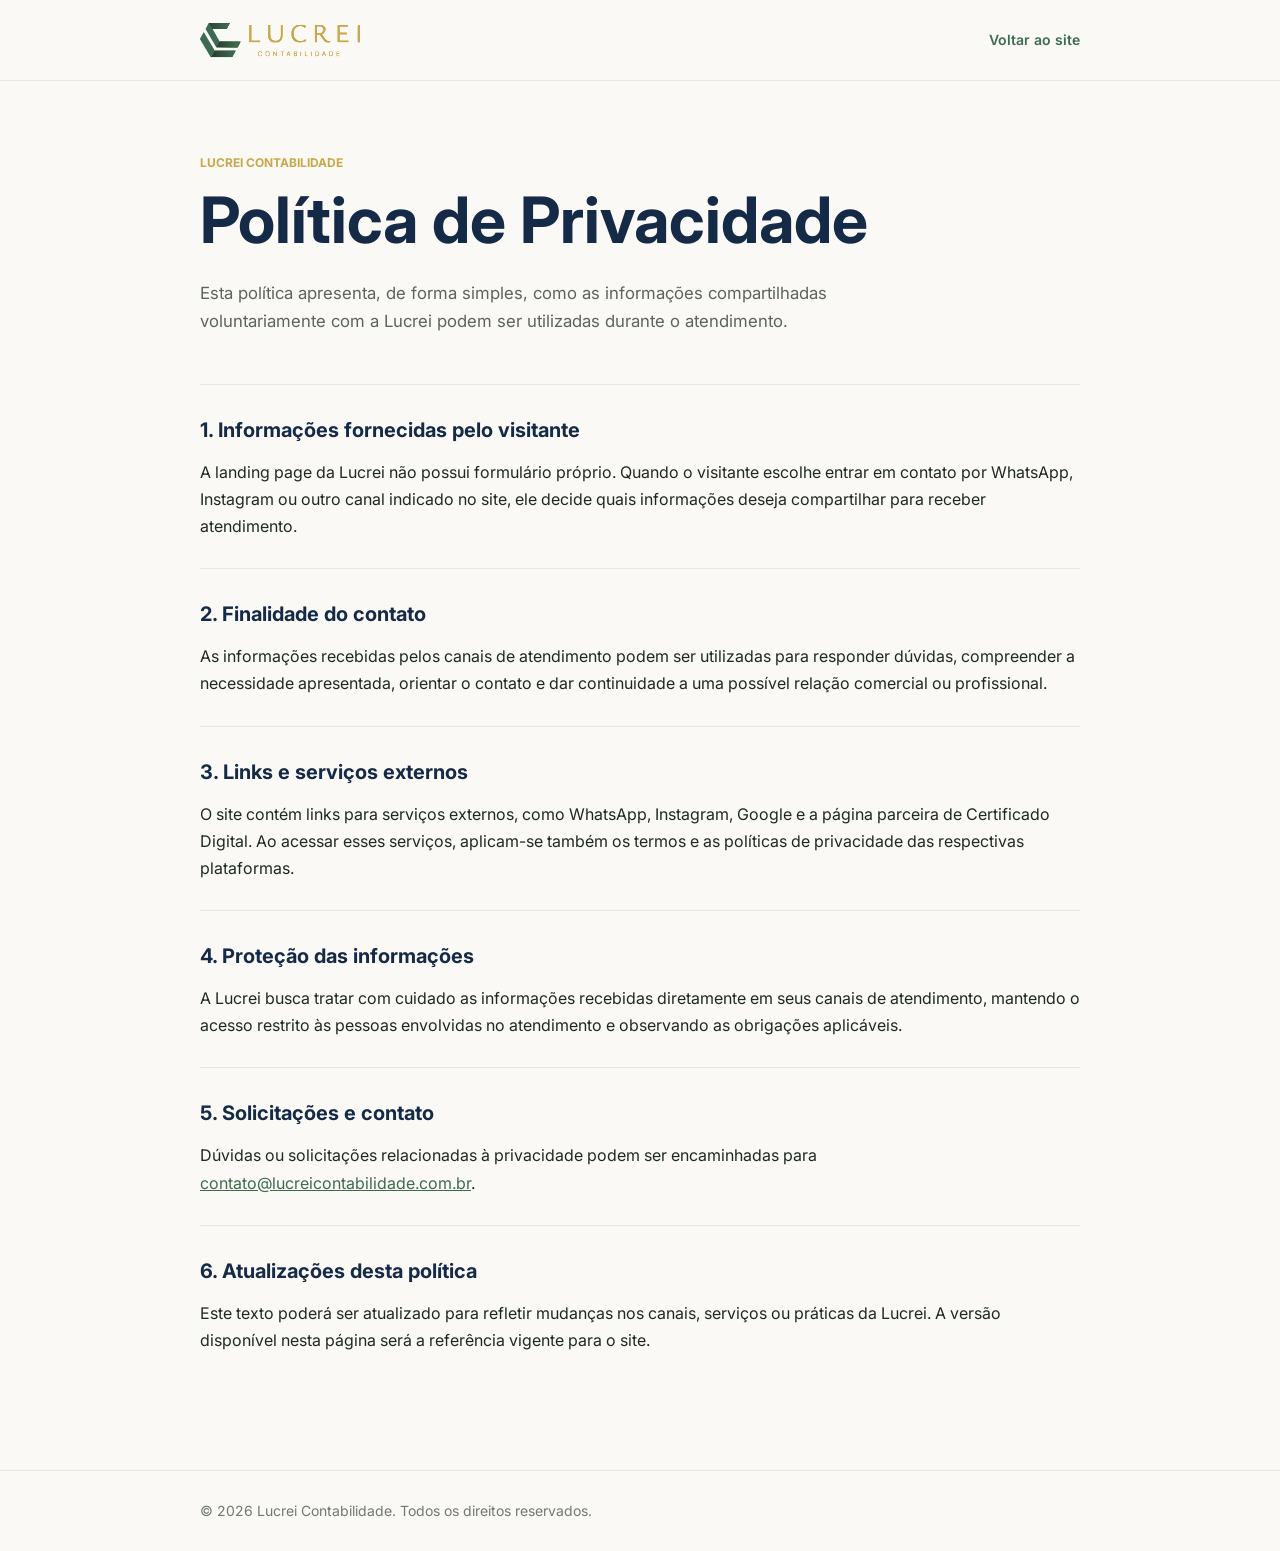
==== politica-de-privacidade.html @ 07af5813 "preview: lucrei pronta para aprovação" ====
<!doctype html>
<html lang="pt-BR">
  <head>
    <meta charset="UTF-8" />
    <meta name="viewport" content="width=device-width, initial-scale=1.0" />
    <meta name="description" content="Política de Privacidade da Lucrei Contabilidade." />
    <title>Política de Privacidade | Lucrei Contabilidade</title>
    <link rel="preconnect" href="https://fonts.googleapis.com" />
    <link rel="preconnect" href="https://fonts.gstatic.com" crossorigin />
    <link href="https://fonts.googleapis.com/css2?family=Inter:wght@400;500;600;700&display=swap" rel="stylesheet" />
    <style>
      :root {
        --green: #3d6b4f;
        --gold: #c9a84c;
        --navy: #152a47;
        --ink: #1f2924;
        --warm-white: #faf9f6;
      }

      * { box-sizing: border-box; }

      body {
        margin: 0;
        color: var(--ink);
        background: var(--warm-white);
        font-family: Inter, ui-sans-serif, system-ui, sans-serif;
        line-height: 1.7;
      }

      header {
        border-bottom: 1px solid rgba(61, 107, 79, 0.12);
        background: rgba(250, 249, 246, 0.96);
      }

      .shell {
        width: min(880px, calc(100% - 32px));
        margin-inline: auto;
      }

      .header-inner {
        display: flex;
        min-height: 80px;
        align-items: center;
        justify-content: space-between;
        gap: 24px;
      }

      .logo {
        display: block;
        width: auto;
        height: 48px;
        max-width: 180px;
      }

      .back-link {
        color: var(--green);
        font-size: 0.875rem;
        font-weight: 600;
        text-decoration: none;
      }

      main { padding: 72px 0 88px; }

      .eyebrow {
        margin: 0 0 12px;
        color: var(--gold);
        font-size: 0.75rem;
        font-weight: 700;
        text-transform: uppercase;
      }

      h1 {
        max-width: 720px;
        margin: 0;
        color: var(--navy);
        font-size: clamp(2.25rem, 5vw, 4rem);
        line-height: 1.08;
      }

      .intro {
        max-width: 720px;
        margin: 24px 0 48px;
        color: rgba(31, 41, 36, 0.72);
        font-size: 1.05rem;
      }

      section {
        padding: 28px 0;
        border-top: 1px solid rgba(61, 107, 79, 0.12);
      }

      h2 {
        margin: 0 0 12px;
        color: var(--navy);
        font-size: 1.25rem;
      }

      p { margin: 0; }
      p + p { margin-top: 12px; }
      a { color: var(--green); }

      footer {
        padding: 28px 0;
        border-top: 1px solid rgba(61, 107, 79, 0.12);
        color: rgba(31, 41, 36, 0.62);
        font-size: 0.875rem;
      }

      @media (max-width: 520px) {
        .header-inner { min-height: 72px; }
        .logo { height: 40px; max-width: 150px; }
        main { padding-top: 52px; }
      }
    </style>
  </head>
  <body>
    <header>
      <div class="shell header-inner">
        <a href="index.html" aria-label="Voltar para a página inicial da Lucrei">
          <img class="logo" src="assets/lucrei-logo-oficial-verde-dourada.svg?v=20260901" alt="Lucrei Contabilidade" />
        </a>
        <a class="back-link" href="index.html">Voltar ao site</a>
      </div>
    </header>

    <main>
      <article class="shell">
        <p class="eyebrow">Lucrei Contabilidade</p>
        <h1>Política de Privacidade</h1>
        <p class="intro">
          Esta política apresenta, de forma simples, como as informações compartilhadas voluntariamente com a Lucrei podem ser utilizadas durante o atendimento.
        </p>

        <section>
          <h2>1. Informações fornecidas pelo visitante</h2>
          <p>
            A landing page da Lucrei não possui formulário próprio. Quando o visitante escolhe entrar em contato por WhatsApp, Instagram ou outro canal indicado no site, ele decide quais informações deseja compartilhar para receber atendimento.
          </p>
        </section>

        <section>
          <h2>2. Finalidade do contato</h2>
          <p>
            As informações recebidas pelos canais de atendimento podem ser utilizadas para responder dúvidas, compreender a necessidade apresentada, orientar o contato e dar continuidade a uma possível relação comercial ou profissional.
          </p>
        </section>

        <section>
          <h2>3. Links e serviços externos</h2>
          <p>
            O site contém links para serviços externos, como WhatsApp, Instagram, Google e a página parceira de Certificado Digital. Ao acessar esses serviços, aplicam-se também os termos e as políticas de privacidade das respectivas plataformas.
          </p>
        </section>

        <section>
          <h2>4. Proteção das informações</h2>
          <p>
            A Lucrei busca tratar com cuidado as informações recebidas diretamente em seus canais de atendimento, mantendo o acesso restrito às pessoas envolvidas no atendimento e observando as obrigações aplicáveis.
          </p>
        </section>

        <section>
          <h2>5. Solicitações e contato</h2>
          <p>
            Dúvidas ou solicitações relacionadas à privacidade podem ser encaminhadas para <a href="mailto:contato@lucreicontabilidade.com.br">contato@lucreicontabilidade.com.br</a>.
          </p>
        </section>

        <section>
          <h2>6. Atualizações desta política</h2>
          <p>
            Este texto poderá ser atualizado para refletir mudanças nos canais, serviços ou práticas da Lucrei. A versão disponível nesta página será a referência vigente para o site.
          </p>
        </section>
      </article>
    </main>

    <footer>
      <div class="shell">© 2026 Lucrei Contabilidade. Todos os direitos reservados.</div>
    </footer>
  </body>
</html>
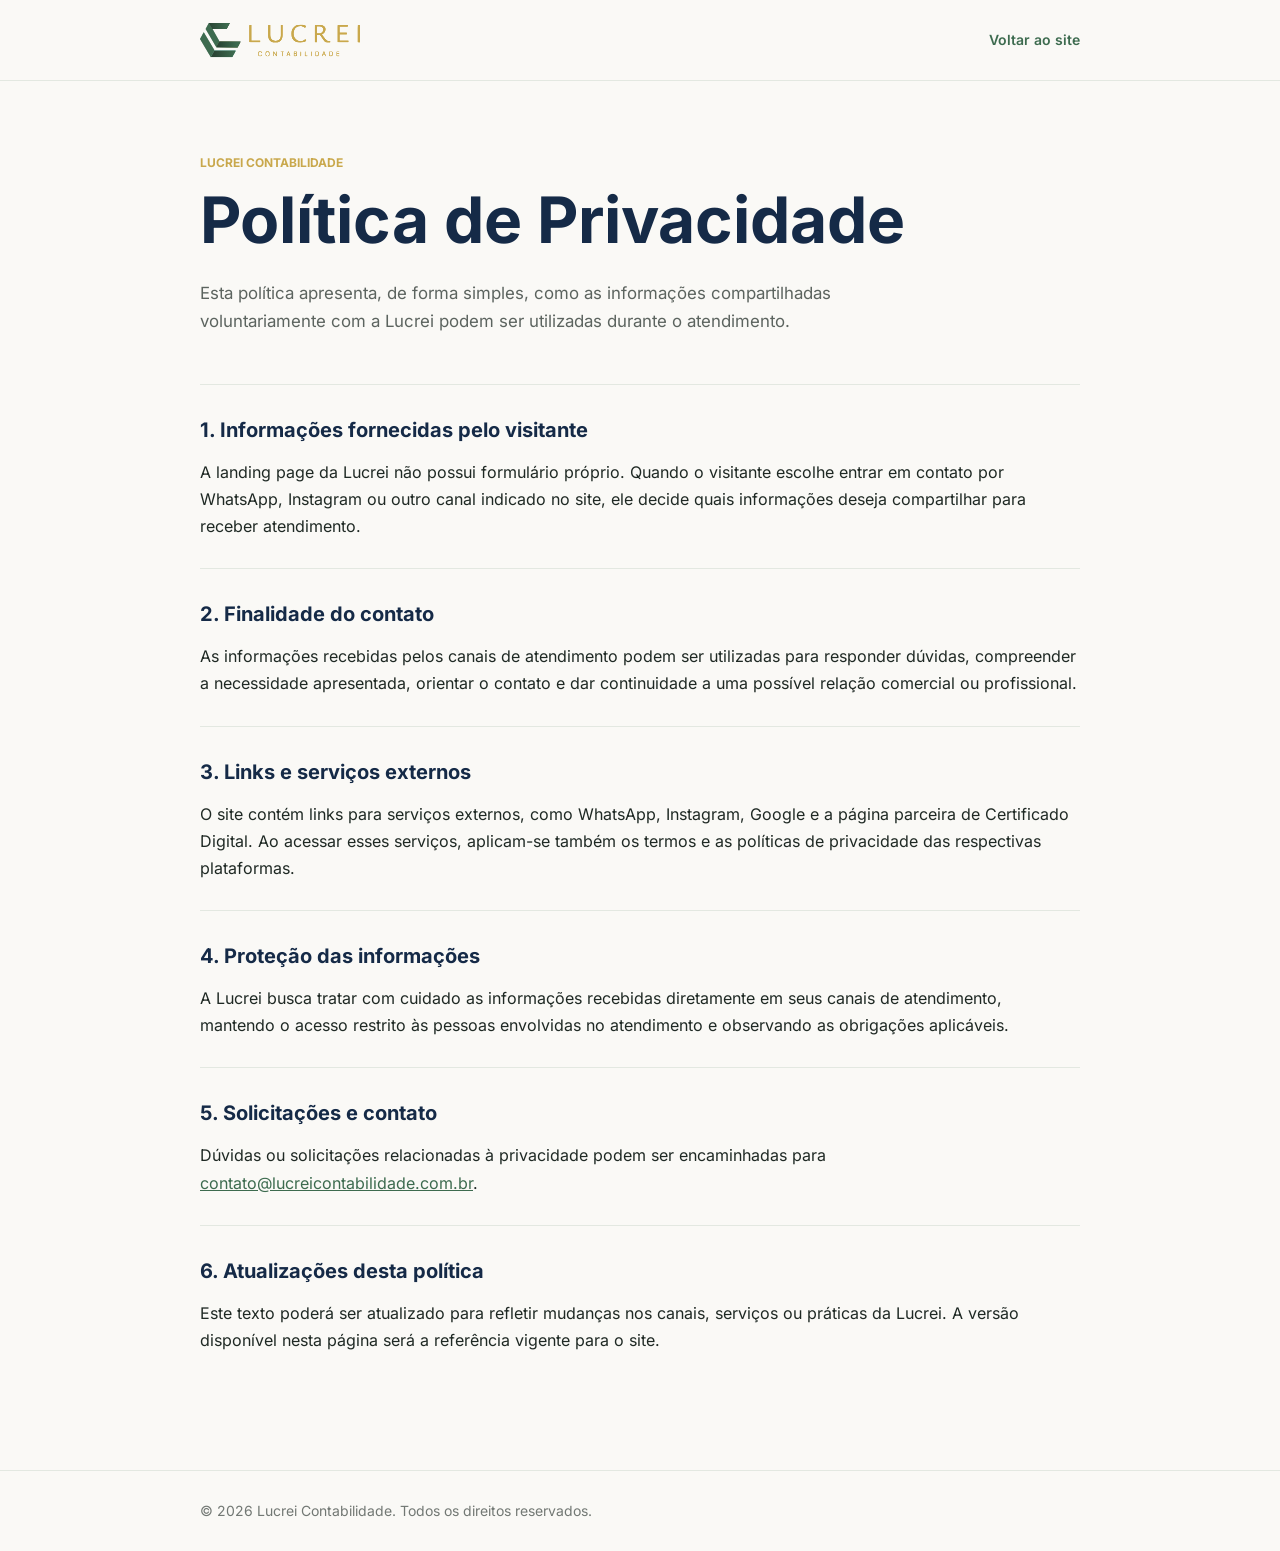
==== commit 1e48eae0: "release: Lucrei v1.0.0 pronta para produção" ====
--- a/politica-de-privacidade.html
+++ b/politica-de-privacidade.html
@@ -5,9 +5,8 @@
     <meta name="viewport" content="width=device-width, initial-scale=1.0" />
     <meta name="description" content="Política de Privacidade da Lucrei Contabilidade." />
     <title>Política de Privacidade | Lucrei Contabilidade</title>
-    <link rel="preconnect" href="https://fonts.googleapis.com" />
-    <link rel="preconnect" href="https://fonts.gstatic.com" crossorigin />
-    <link href="https://fonts.googleapis.com/css2?family=Inter:wght@400;500;600;700&display=swap" rel="stylesheet" />
+    <link rel="icon" type="image/svg+xml" href="assets/lucrei-logo-oficial-verde-dourada.svg" />
+    <link rel="stylesheet" href="assets/fonts.css" />
     <style>
       :root {
         --green: #3d6b4f;
--- a/assets/fonts.css
+++ b/assets/fonts.css
@@ -0,0 +1,7 @@
+@font-face {
+  font-family: "Inter";
+  font-style: normal;
+  font-weight: 400 800;
+  font-display: swap;
+  src: url("fonts/inter-latin.woff2") format("woff2");
+}
